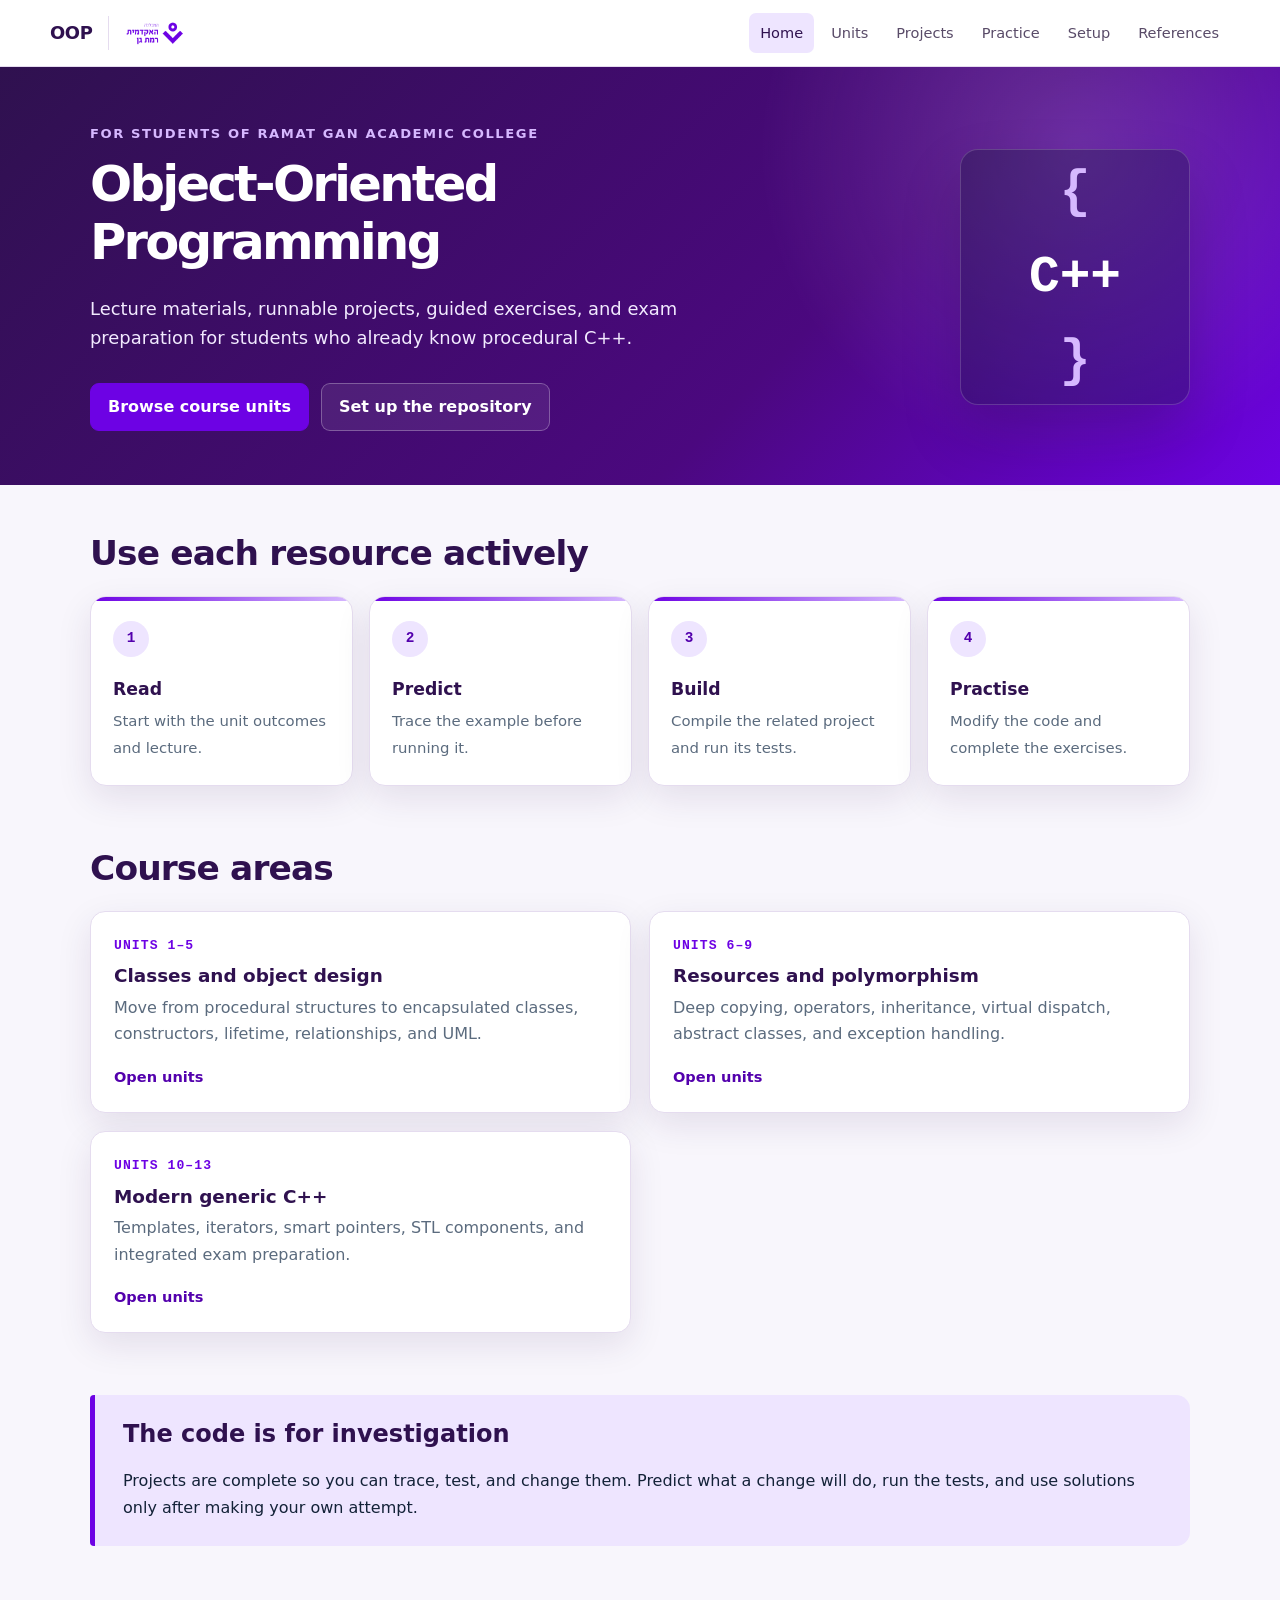
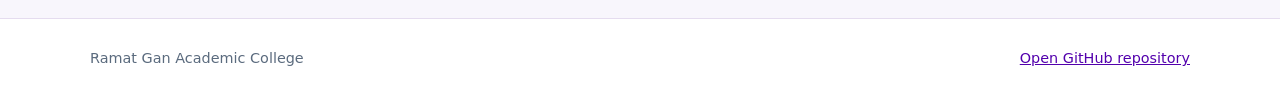
==== site/index.html @ c4c37550 "Remove thirteen-units wording from site" ====
<!doctype html>
<html lang="en">
<head>
  <meta charset="utf-8">
  <meta name="viewport" content="width=device-width, initial-scale=1">
  <meta name="description" content="Student reference for the C++ Object-Oriented Programming course at Ramat Gan Academic College.">
  <title>OOP</title>
  <link rel="stylesheet" href="styles.css?v=5">
</head>
<body>
  <header class="topbar">
    <nav class="nav" aria-label="Main navigation">
      <div class="site-identity"><a class="brand" href="index.html">OOP</a><span class="identity-divider" aria-hidden="true"></span><a class="college-logo" href="https://iac.ac.il" aria-label="Ramat Gan Academic College"><img src="ramat-gan-academic-college.png" alt="Ramat Gan Academic College"></a></div>
      <div class="navlinks">
        <a class="active" href="index.html">Home</a>
        <a href="units.html">Units</a>
        <a href="projects.html">Projects</a>
        <a href="practice.html">Practice</a>
        <a href="setup.html">Setup</a>
        <a href="references.html">References</a>
      </div>
    </nav>
  </header>

  <section class="hero">
    <div class="hero-inner">
      <div>
        <p class="eyebrow">For students of Ramat Gan Academic College</p>
        <h1>Object-Oriented Programming</h1>
        <p>Lecture materials, runnable projects, guided exercises, and exam preparation for students who already know procedural C++.</p>
        <div class="actions">
          <a class="button" href="units.html">Browse course units</a>
          <a class="button secondary" href="setup.html">Set up the repository</a>
        </div>
      </div>
      <div class="code-mark" aria-hidden="true"><span>{</span> C++ <span>}</span></div>
    </div>
  </section>

  <main>
    <section class="section">
      <div class="section-head">
        <h2>Use each resource actively</h2>
      </div>
      <div class="steps">
        <div class="step">
          <span class="step-number">1</span>
          <div><strong>Read</strong><span>Start with the unit outcomes and lecture.</span></div>
        </div>
        <div class="step">
          <span class="step-number">2</span>
          <div><strong>Predict</strong><span>Trace the example before running it.</span></div>
        </div>
        <div class="step">
          <span class="step-number">3</span>
          <div><strong>Build</strong><span>Compile the related project and run its tests.</span></div>
        </div>
        <div class="step">
          <span class="step-number">4</span>
          <div><strong>Practise</strong><span>Modify the code and complete the exercises.</span></div>
        </div>
      </div>
    </section>

    <section class="section">
      <div class="section-head"><h2>Course areas</h2></div>
      <div class="grid">
        <article class="card">
          <span class="card-number">Units 1–5</span>
          <h3>Classes and object design</h3>
          <p>Move from procedural structures to encapsulated classes, constructors, lifetime, relationships, and UML.</p>
          <div class="card-links"><a href="units.html">Open units</a></div>
        </article>
        <article class="card">
          <span class="card-number">Units 6–9</span>
          <h3>Resources and polymorphism</h3>
          <p>Deep copying, operators, inheritance, virtual dispatch, abstract classes, and exception handling.</p>
          <div class="card-links"><a href="units.html">Open units</a></div>
        </article>
        <article class="card">
          <span class="card-number">Units 10–13</span>
          <h3>Modern generic C++</h3>
          <p>Templates, iterators, smart pointers, STL components, and integrated exam preparation.</p>
          <div class="card-links"><a href="units.html">Open units</a></div>
        </article>
      </div>
    </section>

    <section class="section callout">
      <h2>The code is for investigation</h2>
      <p>Projects are complete so you can trace, test, and change them. Predict what a change will do, run the tests, and use solutions only after making your own attempt.</p>
    </section>
  </main>

  <footer><div class="footer-inner"><span>Ramat Gan Academic College</span><a href="https://github.com/ARGELIBEN77/OOP_IN_ARG26">Open GitHub repository</a></div></footer>
</body>
</html>
---- site/styles.css ----
:root {
  /*
   * SITE COLOURS
   * Change the values in this block to recolour the whole site.
   */
  --primary: #2f114f;        /* headings and code blocks */
  --primary-middle: #4b087f; /* middle of the home-page gradient */
  --primary-end: #6d02e4;    /* college purple; end of the gradient */
  --accent: #6d02e4;         /* buttons, labels, and links */
  --accent-hover: #5300ad;   /* buttons and links on hover */
  --accent-bright: #d6b8ff;  /* braces and small hero highlights */

  --text: #132238;
  --text-soft: #5b6b7e;
  --background: #f8f6fc;
  --card: #ffffff;
  --border: #e5dcef;
  --highlight: #eee5ff;
  --navigation-text: #594b68;
  --hero-text: #f2eaff;
  --code-text: #f6f0ff;
  --shadow: 0 12px 35px rgba(47, 17, 79, 0.1);
}

* { box-sizing: border-box; }

html { scroll-behavior: smooth; }

body {
  margin: 0;
  color: var(--text);
  background: var(--background);
  font-family: Inter, ui-sans-serif, system-ui, -apple-system, BlinkMacSystemFont,
    "Segoe UI", sans-serif;
  font-size: 16px;
  line-height: 1.65;
}

a { color: inherit; }

.topbar {
  position: sticky;
  top: 0;
  z-index: 10;
  border-bottom: 1px solid var(--border);
  background: rgba(255, 255, 255, 0.97);
  color: var(--primary);
}

.nav {
  width: min(1180px, calc(100% - 32px));
  min-height: 66px;
  margin: auto;
  display: flex;
  align-items: center;
  justify-content: space-between;
  gap: 24px;
}

.brand {
  color: var(--primary);
  font-size: 1.12rem;
  font-weight: 800;
  letter-spacing: -0.02em;
  text-decoration: none;
  white-space: nowrap;
}

.site-identity {
  display: flex;
  align-items: center;
  gap: 15px;
  flex-shrink: 0;
}

.identity-divider {
  width: 1px;
  height: 34px;
  background: var(--border);
}

.college-logo {
  display: flex;
  align-items: center;
}

.college-logo img {
  display: block;
  width: 62px;
  height: 30px;
  object-fit: contain;
}

.navlinks {
  display: flex;
  flex-wrap: wrap;
  justify-content: flex-end;
  gap: 6px;
}

.navlinks a {
  padding: 8px 11px;
  border-radius: 7px;
  color: var(--navigation-text);
  font-size: 0.91rem;
  text-decoration: none;
}

.navlinks a:hover,
.navlinks a:focus-visible,
.navlinks a.active {
  background: var(--highlight);
  color: var(--primary);
}

.hero {
  color: white;
  background:
    radial-gradient(circle at 84% 20%, rgba(214, 184, 255, 0.22), transparent 28%),
    linear-gradient(135deg, var(--primary) 0%, var(--primary-middle) 63%, var(--primary-end) 100%);
}

.hero-inner {
  width: min(1100px, calc(100% - 32px));
  margin: auto;
  padding: 56px 0 54px;
  display: grid;
  grid-template-columns: minmax(0, 1.4fr) minmax(260px, 0.6fr);
  gap: 42px;
  align-items: center;
}

.eyebrow {
  margin: 0 0 10px;
  color: var(--accent-bright);
  font-size: 0.82rem;
  font-weight: 800;
  letter-spacing: 0.12em;
  text-transform: uppercase;
}

h1, h2, h3 { line-height: 1.18; }

h1 {
  margin: 0;
  max-width: 760px;
  font-size: clamp(2rem, 4.2vw, 3.1rem);
  letter-spacing: -0.055em;
}

.hero p:not(.eyebrow) {
  max-width: 680px;
  margin: 22px 0 0;
  color: var(--hero-text);
  font-size: 1.12rem;
}

.code-mark {
  width: 230px;
  min-height: 145px;
  justify-self: end;
  display: grid;
  place-items: center;
  border: 1px solid rgba(255, 255, 255, 0.17);
  border-radius: 18px;
  background: rgba(6, 24, 39, 0.28);
  box-shadow: 0 28px 60px rgba(0, 0, 0, 0.18);
  font-family: "Cascadia Code", "SFMono-Regular", Consolas, monospace;
  font-size: clamp(2.2rem, 4vw, 3.6rem);
  font-weight: 800;
}

.code-mark span { color: var(--accent-bright); }

.actions {
  margin-top: 30px;
  display: flex;
  flex-wrap: wrap;
  gap: 12px;
}

.button {
  display: inline-flex;
  align-items: center;
  justify-content: center;
  min-height: 46px;
  padding: 10px 17px;
  border: 1px solid var(--accent);
  border-radius: 9px;
  background: var(--accent);
  color: white;
  font-weight: 750;
  text-decoration: none;
  transition: transform 0.15s ease, background 0.15s ease;
}

.button:hover,
.button:focus-visible {
  background: var(--accent-hover);
  transform: translateY(-1px);
}

.button.secondary {
  border-color: var(--border);
  background: var(--card);
  color: var(--text);
}

.hero .button.secondary {
  border-color: rgba(255, 255, 255, 0.28);
  background: rgba(255, 255, 255, 0.08);
  color: white;
}

main,
.page-head,
.footer-inner {
  width: min(1100px, calc(100% - 32px));
  margin-inline: auto;
}

main { padding: 48px 0 72px; }

.page-head { padding: 46px 0 4px; }

.page-head h1 {
  color: var(--primary);
  font-size: clamp(2rem, 4vw, 3.1rem);
}

.page-head p {
  max-width: 720px;
  color: var(--text-soft);
  font-size: 1.08rem;
}

.section + .section { margin-top: 62px; }

.section-head {
  margin-bottom: 22px;
  display: flex;
  align-items: end;
  justify-content: space-between;
  gap: 18px;
}

.section-head h2 {
  margin: 0;
  color: var(--primary);
  font-size: clamp(1.55rem, 3vw, 2.15rem);
  letter-spacing: -0.025em;
}

.section-head p { margin: 0; color: var(--text-soft); }

.grid {
  display: grid;
  grid-template-columns: repeat(2, minmax(0, 1fr));
  gap: 18px;
}

.grid.two { grid-template-columns: repeat(2, minmax(0, 1fr)); }

.card {
  display: flex;
  flex-direction: column;
  min-height: 100%;
  padding: 23px;
  border: 1px solid var(--border);
  border-radius: 15px;
  background: var(--card);
  box-shadow: var(--shadow);
}

.card-number {
  color: var(--accent);
  font-family: "Cascadia Code", Consolas, monospace;
  font-size: 0.82rem;
  font-weight: 800;
  letter-spacing: 0.08em;
  text-transform: uppercase;
}

.card h2,
.card h3 { margin: 9px 0 8px; color: var(--primary); }

.card h3 { font-size: 1.15rem; }

.card p { margin: 0 0 17px; color: var(--text-soft); }

.card-links {
  margin-top: auto;
  display: flex;
  flex-wrap: wrap;
  gap: 8px;
}

.card-links a {
  color: var(--accent-hover);
  font-size: 0.91rem;
  font-weight: 750;
  text-decoration: none;
}

.card-links a:hover,
.card-links a:focus-visible { text-decoration: underline; }

.card-links a + a::before {
  content: "·";
  margin-right: 8px;
  color: #9aabb9;
}

.steps {
  display: grid;
  grid-template-columns: repeat(4, minmax(0, 1fr));
  gap: 16px;
}

.step {
  position: relative;
  min-height: 162px;
  padding: 24px 22px;
  overflow: hidden;
  border: 1px solid var(--border);
  border-radius: 16px;
  background: var(--card);
  box-shadow: var(--shadow);
}

.step::before {
  content: "";
  position: absolute;
  inset: 0 0 auto;
  height: 4px;
  background: linear-gradient(90deg, var(--accent), var(--accent-bright));
}

.step-number {
  width: 36px;
  height: 36px;
  margin-bottom: 18px;
  display: grid;
  place-items: center;
  border-radius: 50%;
  background: var(--highlight);
  color: var(--accent-hover);
  font-family: "Cascadia Code", Consolas, monospace;
  font-size: 0.9rem;
  font-weight: 800;
}

.step strong {
  display: block;
  margin-bottom: 5px;
  color: var(--primary);
  font-size: 1.08rem;
}

.step div > span {
  color: var(--text-soft);
  font-size: 0.93rem;
  line-height: 1.55;
}

.callout {
  padding: 25px 28px;
  border-left: 5px solid var(--accent);
  border-radius: 4px 14px 14px 4px;
  background: var(--highlight);
}

.callout h2, .callout h3 { margin-top: 0; color: var(--primary); }
.callout p:last-child { margin-bottom: 0; }

pre {
  overflow-x: auto;
  padding: 20px;
  border-radius: 12px;
  background: var(--primary);
  color: var(--code-text);
  font-size: 0.92rem;
}

code { font-family: "Cascadia Code", "SFMono-Regular", Consolas, monospace; }

footer {
  border-top: 1px solid var(--border);
  background: white;
  color: var(--text-soft);
}

.footer-inner {
  padding: 28px 0;
  display: flex;
  justify-content: space-between;
  gap: 18px;
  font-size: 0.9rem;
}

footer a { color: var(--accent-hover); }

@media (max-width: 850px) {
  .hero-inner { grid-template-columns: 1fr; padding-top: 48px; }
  .code-mark { display: none; }
  .steps { grid-template-columns: repeat(2, minmax(0, 1fr)); }
}

@media (max-width: 620px) {
  .nav { padding: 12px 0; align-items: flex-start; }
  .site-identity { gap: 9px; }
  .identity-divider { height: 28px; }
  .college-logo img { width: 50px; height: 25px; }
  .navlinks { gap: 2px; }
  .navlinks a { padding: 5px 7px; font-size: 0.82rem; }
  .grid, .grid.two, .steps { grid-template-columns: 1fr; }
  .hero-inner { padding: 42px 0; }
  main { padding-top: 38px; }
  .section-head, .footer-inner { align-items: flex-start; flex-direction: column; }
}

@media (prefers-reduced-motion: reduce) {
  html { scroll-behavior: auto; }
  .button { transition: none; }
}
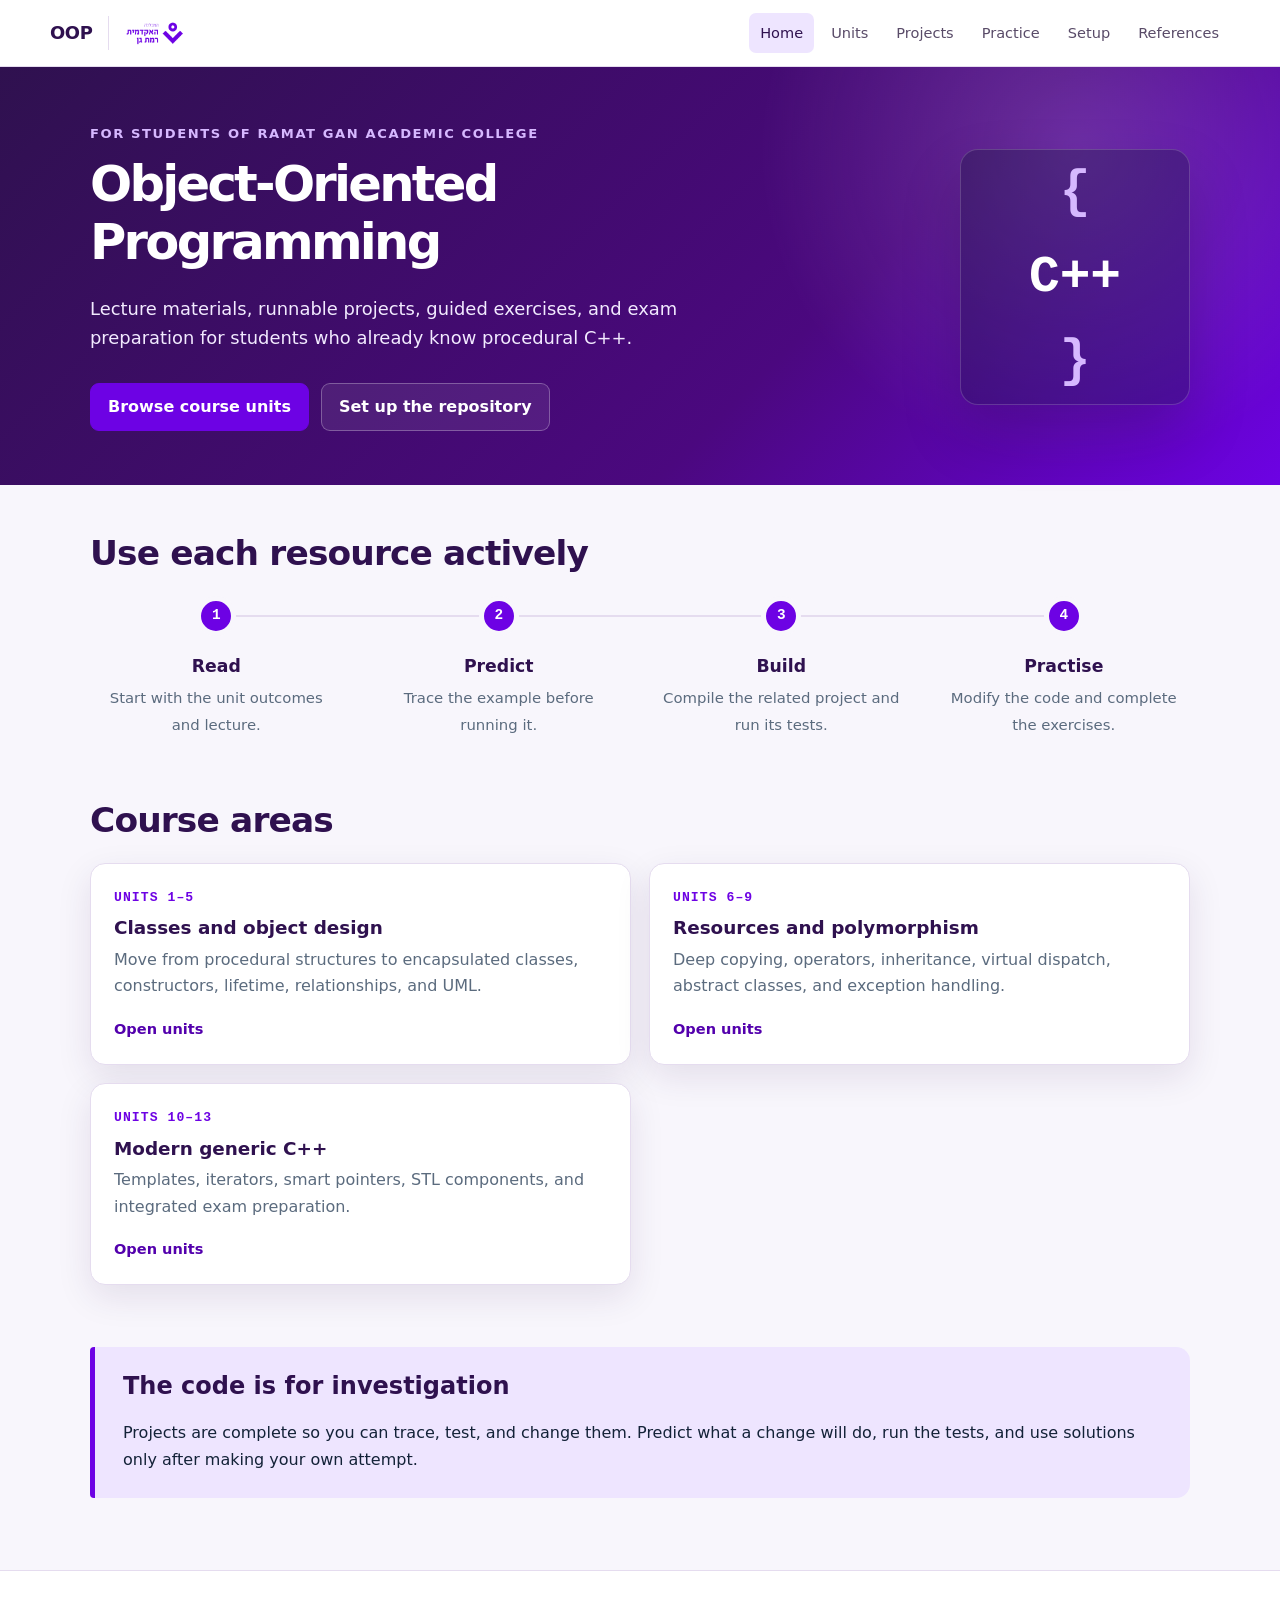
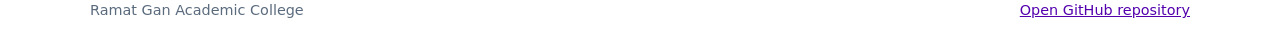
==== commit cd7d130c: "Simplify homepage learning path" ====
--- a/site/index.html
+++ b/site/index.html
@@ -5,7 +5,7 @@
   <meta name="viewport" content="width=device-width, initial-scale=1">
   <meta name="description" content="Student reference for the C++ Object-Oriented Programming course at Ramat Gan Academic College.">
   <title>OOP</title>
-  <link rel="stylesheet" href="styles.css?v=5">
+  <link rel="stylesheet" href="styles.css?v=6">
 </head>
 <body>
   <header class="topbar">
--- a/site/styles.css
+++ b/site/styles.css
@@ -312,39 +312,39 @@
 }
 
 .steps {
+  position: relative;
   display: grid;
   grid-template-columns: repeat(4, minmax(0, 1fr));
-  gap: 16px;
+  gap: 30px;
+}
+
+.steps::before {
+  content: "";
+  position: absolute;
+  top: 19px;
+  left: 12.5%;
+  right: 12.5%;
+  height: 2px;
+  background: var(--border);
 }
 
 .step {
   position: relative;
-  min-height: 162px;
-  padding: 24px 22px;
-  overflow: hidden;
-  border: 1px solid var(--border);
-  border-radius: 16px;
-  background: var(--card);
-  box-shadow: var(--shadow);
-}
-
-.step::before {
-  content: "";
-  position: absolute;
-  inset: 0 0 auto;
-  height: 4px;
-  background: linear-gradient(90deg, var(--accent), var(--accent-bright));
+  z-index: 1;
+  padding: 0 8px;
+  text-align: center;
 }
 
 .step-number {
-  width: 36px;
-  height: 36px;
-  margin-bottom: 18px;
+  width: 40px;
+  height: 40px;
+  margin: 0 auto 16px;
   display: grid;
   place-items: center;
+  border: 5px solid var(--background);
   border-radius: 50%;
-  background: var(--highlight);
-  color: var(--accent-hover);
+  background: var(--accent);
+  color: white;
   font-family: "Cascadia Code", Consolas, monospace;
   font-size: 0.9rem;
   font-weight: 800;
@@ -403,7 +403,17 @@
 @media (max-width: 850px) {
   .hero-inner { grid-template-columns: 1fr; padding-top: 48px; }
   .code-mark { display: none; }
-  .steps { grid-template-columns: repeat(2, minmax(0, 1fr)); }
+  .steps { grid-template-columns: repeat(2, minmax(0, 1fr)); gap: 28px 24px; }
+  .steps::before { display: none; }
+  .step {
+    padding: 0;
+    display: grid;
+    grid-template-columns: 40px 1fr;
+    gap: 13px;
+    align-items: start;
+    text-align: left;
+  }
+  .step-number { margin: 0; border: 0; }
 }
 
 @media (max-width: 620px) {
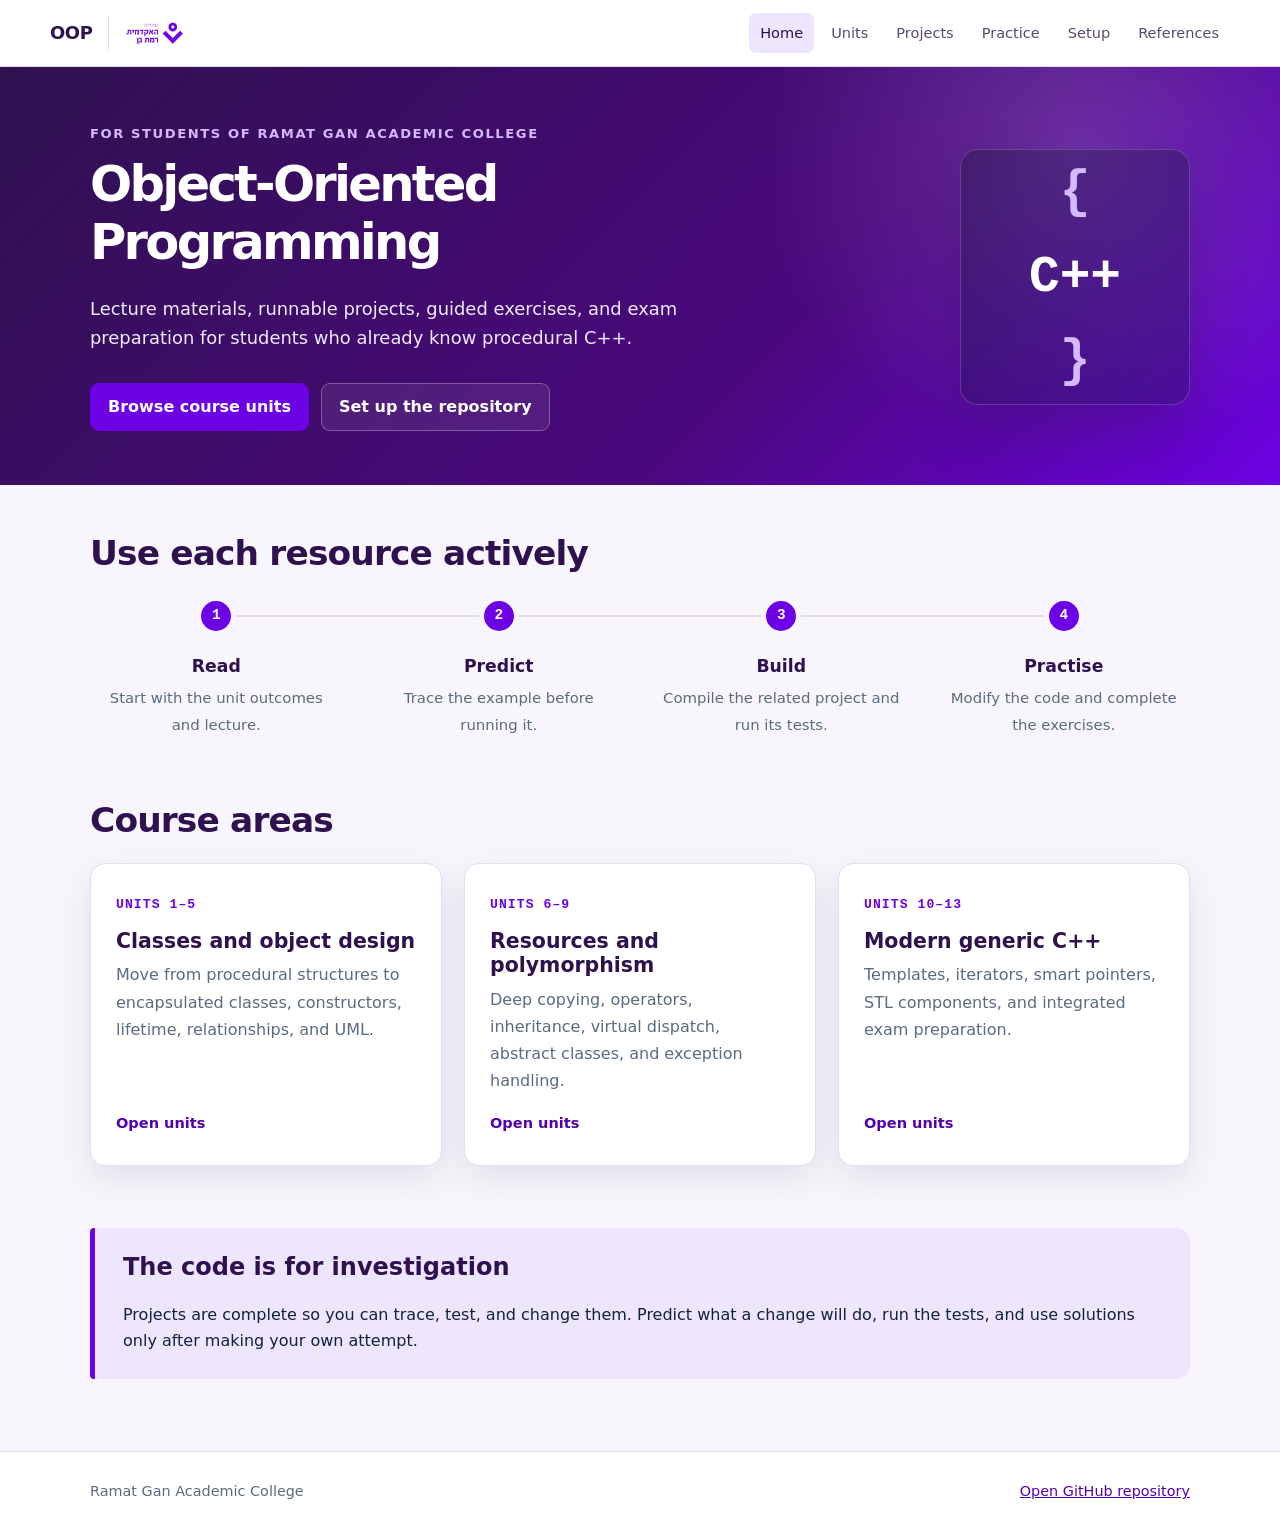
==== commit 28b071d8: "Refine homepage course area cards" ====
--- a/site/index.html
+++ b/site/index.html
@@ -5,7 +5,7 @@
   <meta name="viewport" content="width=device-width, initial-scale=1">
   <meta name="description" content="Student reference for the C++ Object-Oriented Programming course at Ramat Gan Academic College.">
   <title>OOP</title>
-  <link rel="stylesheet" href="styles.css?v=6">
+  <link rel="stylesheet" href="styles.css?v=7">
 </head>
 <body>
   <header class="topbar">
@@ -64,7 +64,7 @@
 
     <section class="section">
       <div class="section-head"><h2>Course areas</h2></div>
-      <div class="grid">
+      <div class="grid course-areas">
         <article class="card">
           <span class="card-number">Units 1–5</span>
           <h3>Classes and object design</h3>
--- a/site/styles.css
+++ b/site/styles.css
@@ -260,6 +260,25 @@
 }
 
 .grid.two { grid-template-columns: repeat(2, minmax(0, 1fr)); }
+
+.course-areas {
+  grid-template-columns: repeat(3, minmax(0, 1fr));
+  gap: 22px;
+}
+
+.course-areas .card {
+  min-height: 245px;
+  padding: 30px 25px;
+}
+
+.course-areas .card h3 {
+  margin-top: 14px;
+  font-size: 1.28rem;
+}
+
+.course-areas .card p {
+  line-height: 1.7;
+}
 
 .card {
   display: flex;
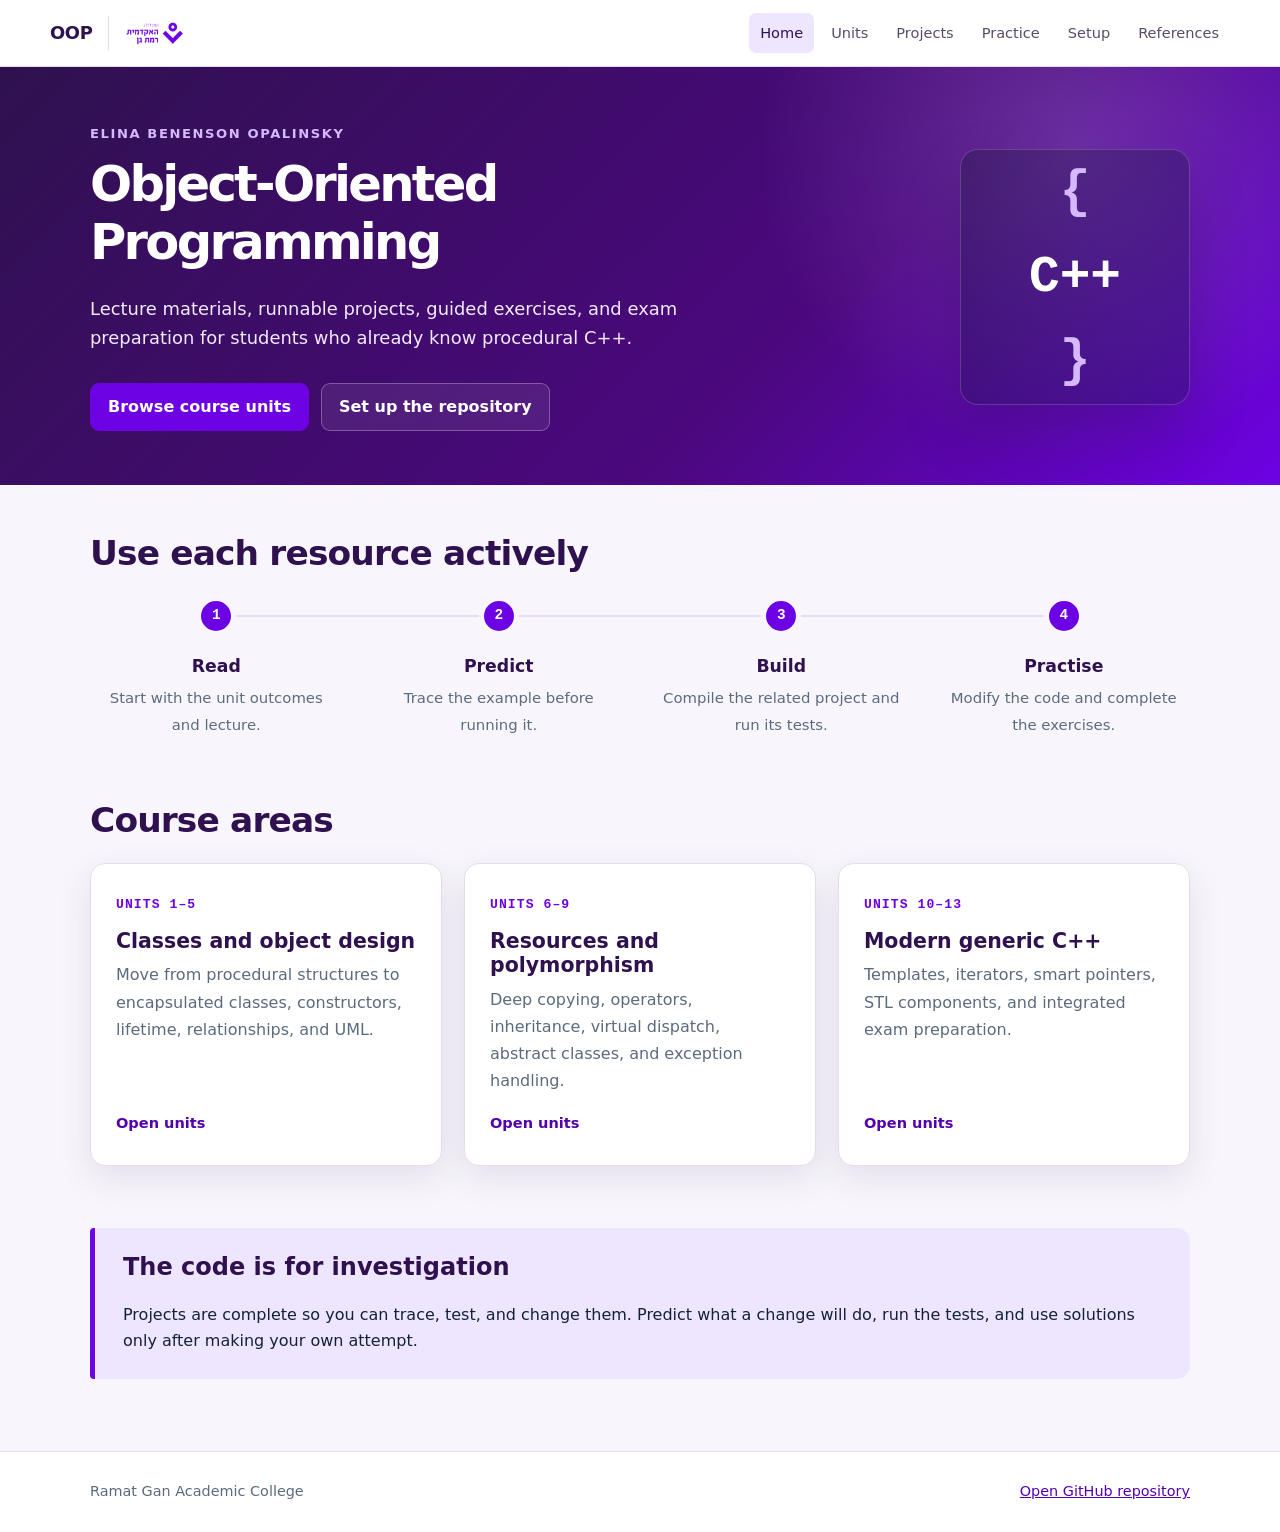
==== commit b08d3cdc: "Credit Elina Benenson Opalinsky on homepage" ====
--- a/site/index.html
+++ b/site/index.html
@@ -25,7 +25,7 @@
   <section class="hero">
     <div class="hero-inner">
       <div>
-        <p class="eyebrow">For students of Ramat Gan Academic College</p>
+        <p class="eyebrow">Elina Benenson Opalinsky</p>
         <h1>Object-Oriented Programming</h1>
         <p>Lecture materials, runnable projects, guided exercises, and exam preparation for students who already know procedural C++.</p>
         <div class="actions">
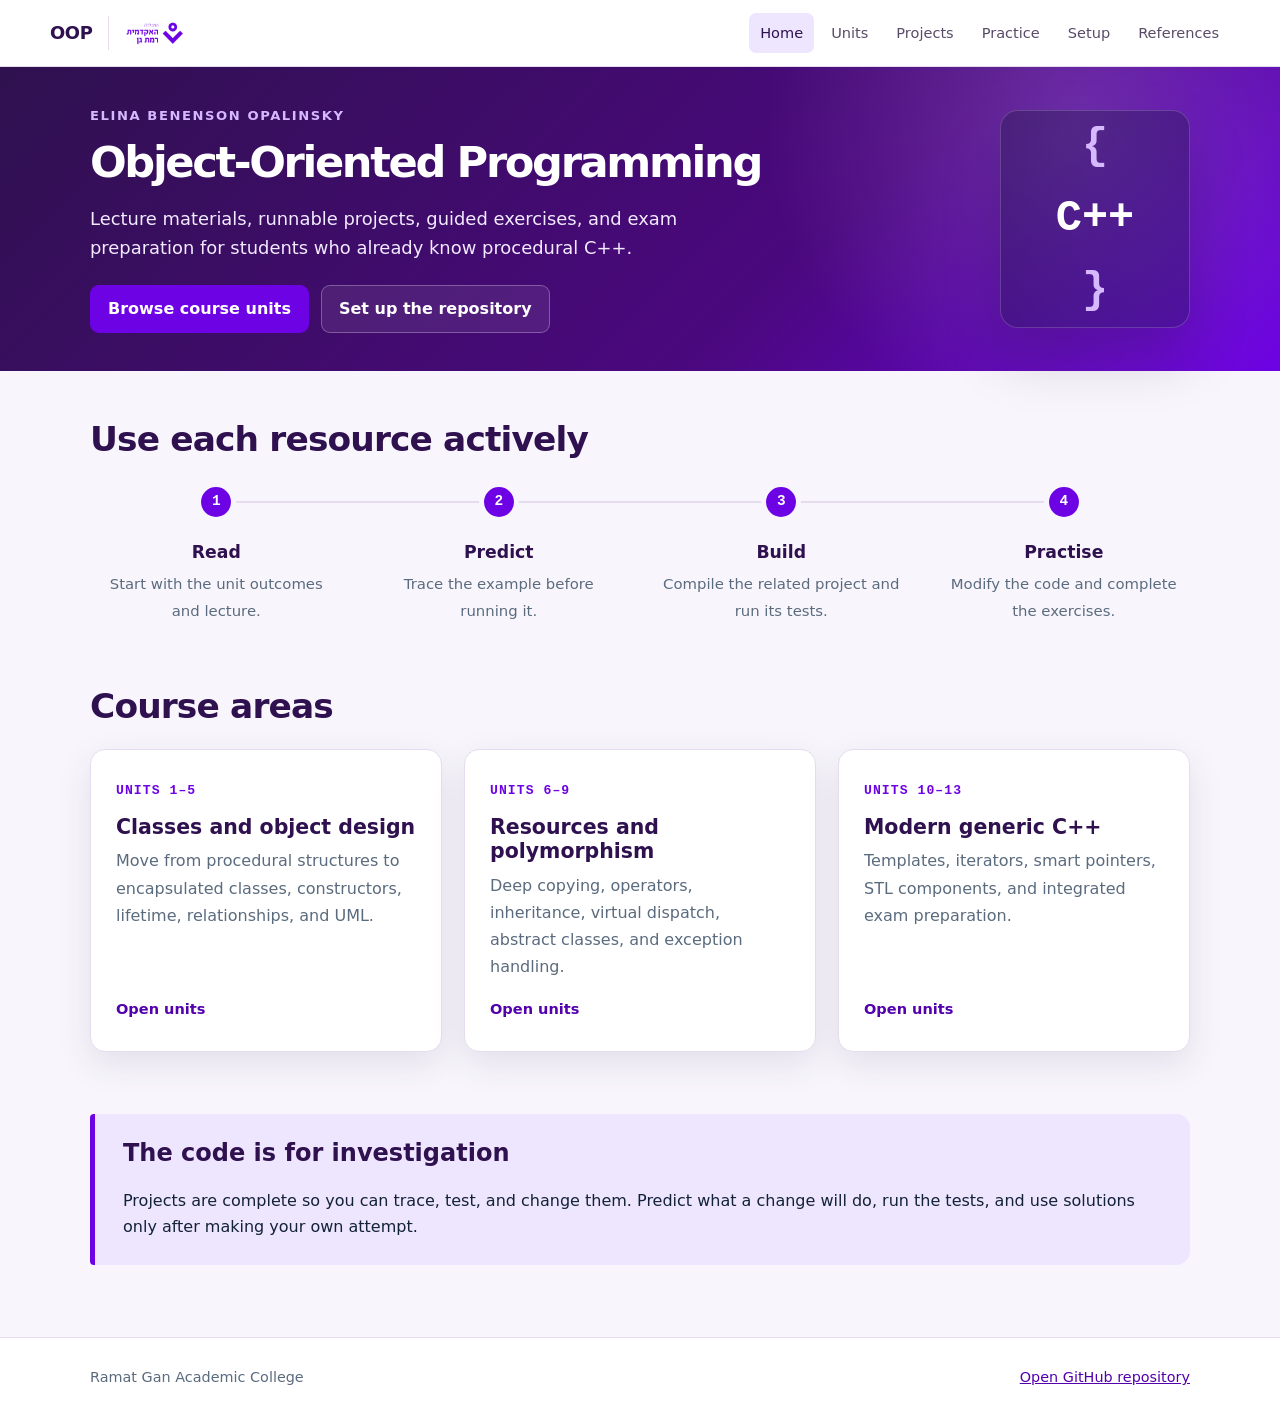
==== commit bbe5e9e0: "Further reduce homepage title panel" ====
--- a/site/index.html
+++ b/site/index.html
@@ -5,7 +5,7 @@
   <meta name="viewport" content="width=device-width, initial-scale=1">
   <meta name="description" content="Student reference for the C++ Object-Oriented Programming course at Ramat Gan Academic College.">
   <title>OOP</title>
-  <link rel="stylesheet" href="styles.css?v=7">
+  <link rel="stylesheet" href="styles.css?v=8">
 </head>
 <body>
   <header class="topbar">
--- a/site/styles.css
+++ b/site/styles.css
@@ -123,10 +123,10 @@
 .hero-inner {
   width: min(1100px, calc(100% - 32px));
   margin: auto;
-  padding: 56px 0 54px;
+  padding: 38px 0;
   display: grid;
   grid-template-columns: minmax(0, 1.4fr) minmax(260px, 0.6fr);
-  gap: 42px;
+  gap: 34px;
   align-items: center;
 }
 
@@ -144,20 +144,20 @@
 h1 {
   margin: 0;
   max-width: 760px;
-  font-size: clamp(2rem, 4.2vw, 3.1rem);
+  font-size: clamp(1.9rem, 3.7vw, 2.7rem);
   letter-spacing: -0.055em;
 }
 
 .hero p:not(.eyebrow) {
   max-width: 680px;
-  margin: 22px 0 0;
+  margin: 16px 0 0;
   color: var(--hero-text);
   font-size: 1.12rem;
 }
 
 .code-mark {
-  width: 230px;
-  min-height: 145px;
+  width: 190px;
+  min-height: 120px;
   justify-self: end;
   display: grid;
   place-items: center;
@@ -166,7 +166,7 @@
   background: rgba(6, 24, 39, 0.28);
   box-shadow: 0 28px 60px rgba(0, 0, 0, 0.18);
   font-family: "Cascadia Code", "SFMono-Regular", Consolas, monospace;
-  font-size: clamp(2.2rem, 4vw, 3.6rem);
+  font-size: clamp(2rem, 3.4vw, 3rem);
   font-weight: 800;
 }
 
@@ -178,6 +178,8 @@
   flex-wrap: wrap;
   gap: 12px;
 }
+
+.hero .actions { margin-top: 22px; }
 
 .button {
   display: inline-flex;
@@ -420,7 +422,7 @@
 footer a { color: var(--accent-hover); }
 
 @media (max-width: 850px) {
-  .hero-inner { grid-template-columns: 1fr; padding-top: 48px; }
+  .hero-inner { grid-template-columns: 1fr; padding-top: 36px; }
   .code-mark { display: none; }
   .steps { grid-template-columns: repeat(2, minmax(0, 1fr)); gap: 28px 24px; }
   .steps::before { display: none; }
@@ -443,7 +445,7 @@
   .navlinks { gap: 2px; }
   .navlinks a { padding: 5px 7px; font-size: 0.82rem; }
   .grid, .grid.two, .steps { grid-template-columns: 1fr; }
-  .hero-inner { padding: 42px 0; }
+  .hero-inner { padding: 32px 0; }
   main { padding-top: 38px; }
   .section-head, .footer-inner { align-items: flex-start; flex-direction: column; }
 }
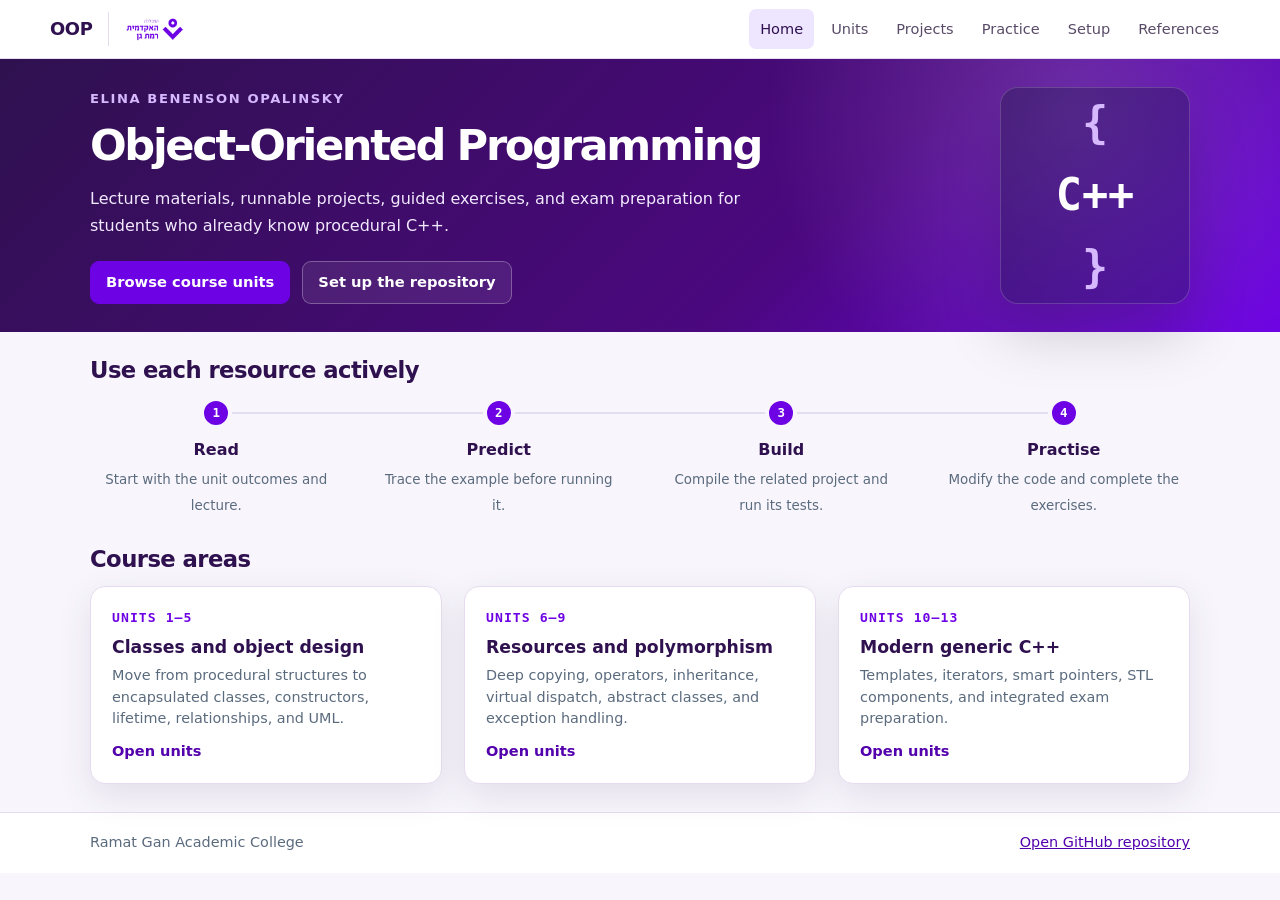
==== commit 8bb1b65d: "Fit desktop homepage into one view" ====
--- a/site/index.html
+++ b/site/index.html
@@ -5,7 +5,7 @@
   <meta name="viewport" content="width=device-width, initial-scale=1">
   <meta name="description" content="Student reference for the C++ Object-Oriented Programming course at Ramat Gan Academic College.">
   <title>OOP</title>
-  <link rel="stylesheet" href="styles.css?v=8">
+  <link rel="stylesheet" href="styles.css?v=9">
 </head>
 <body>
   <header class="topbar">
@@ -37,7 +37,7 @@
     </div>
   </section>
 
-  <main>
+  <main class="home-main">
     <section class="section">
       <div class="section-head">
         <h2>Use each resource actively</h2>
@@ -86,10 +86,6 @@
       </div>
     </section>
 
-    <section class="section callout">
-      <h2>The code is for investigation</h2>
-      <p>Projects are complete so you can trace, test, and change them. Predict what a change will do, run the tests, and use solutions only after making your own attempt.</p>
-    </section>
   </main>
 
   <footer><div class="footer-inner"><span>Ramat Gan Academic College</span><a href="https://github.com/ARGELIBEN77/OOP_IN_ARG26">Open GitHub repository</a></div></footer>
--- a/site/styles.css
+++ b/site/styles.css
@@ -49,7 +49,7 @@
 
 .nav {
   width: min(1180px, calc(100% - 32px));
-  min-height: 66px;
+  min-height: 58px;
   margin: auto;
   display: flex;
   align-items: center;
@@ -123,7 +123,7 @@
 .hero-inner {
   width: min(1100px, calc(100% - 32px));
   margin: auto;
-  padding: 38px 0;
+  padding: 28px 0;
   display: grid;
   grid-template-columns: minmax(0, 1.4fr) minmax(260px, 0.6fr);
   gap: 34px;
@@ -152,7 +152,7 @@
   max-width: 680px;
   margin: 16px 0 0;
   color: var(--hero-text);
-  font-size: 1.12rem;
+  font-size: 1rem;
 }
 
 .code-mark {
@@ -181,6 +181,12 @@
 
 .hero .actions { margin-top: 22px; }
 
+.hero .button {
+  min-height: 40px;
+  padding: 8px 15px;
+  font-size: 0.92rem;
+}
+
 .button {
   display: inline-flex;
   align-items: center;
@@ -223,6 +229,16 @@
 
 main { padding: 48px 0 72px; }
 
+.home-main { padding: 25px 0 28px; }
+
+.home-main .section + .section { margin-top: 28px; }
+
+.home-main .section-head { margin-bottom: 13px; }
+
+.home-main .section-head h2 {
+  font-size: 1.42rem;
+}
+
 .page-head { padding: 46px 0 4px; }
 
 .page-head h1 {
@@ -269,17 +285,19 @@
 }
 
 .course-areas .card {
-  min-height: 245px;
-  padding: 30px 25px;
+  min-height: 168px;
+  padding: 20px 21px;
 }
 
 .course-areas .card h3 {
-  margin-top: 14px;
-  font-size: 1.28rem;
+  margin-top: 8px;
+  font-size: 1.08rem;
 }
 
 .course-areas .card p {
-  line-height: 1.7;
+  margin-bottom: 10px;
+  font-size: 0.9rem;
+  line-height: 1.48;
 }
 
 .card {
@@ -371,6 +389,26 @@
   font-weight: 800;
 }
 
+.home-main .step-number {
+  width: 32px;
+  height: 32px;
+  margin-bottom: 8px;
+  border-width: 4px;
+  font-size: 0.78rem;
+}
+
+.home-main .steps::before { top: 15px; }
+
+.home-main .step strong {
+  margin-bottom: 2px;
+  font-size: 1rem;
+}
+
+.home-main .step div > span {
+  font-size: 0.84rem;
+  line-height: 1.35;
+}
+
 .step strong {
   display: block;
   margin-bottom: 5px;
@@ -412,7 +450,7 @@
 }
 
 .footer-inner {
-  padding: 28px 0;
+  padding: 18px 0;
   display: flex;
   justify-content: space-between;
   gap: 18px;
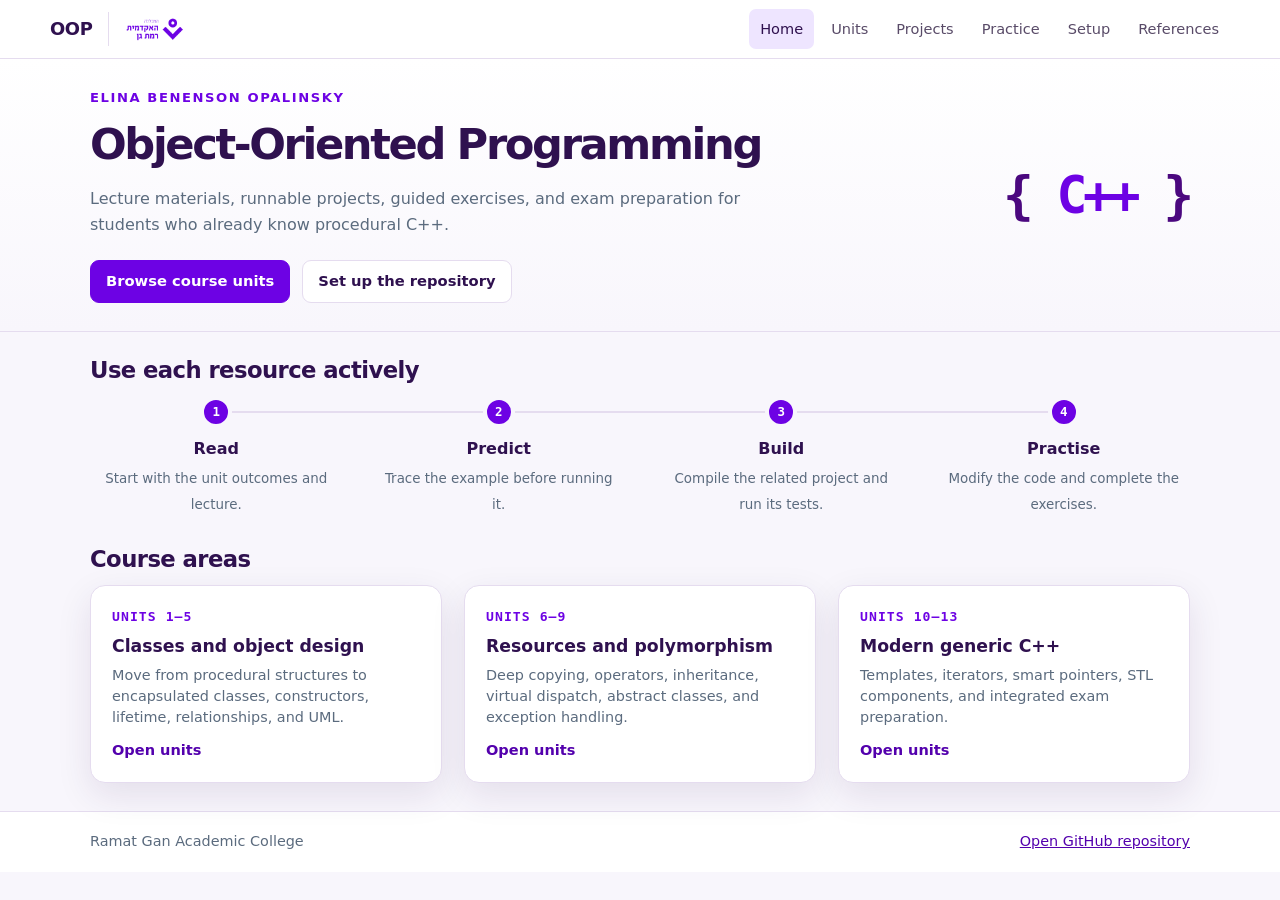
==== commit 2cbd3105: "Replace promotional hero with clean academic header" ====
--- a/site/index.html
+++ b/site/index.html
@@ -5,7 +5,7 @@
   <meta name="viewport" content="width=device-width, initial-scale=1">
   <meta name="description" content="Student reference for the C++ Object-Oriented Programming course at Ramat Gan Academic College.">
   <title>OOP</title>
-  <link rel="stylesheet" href="styles.css?v=9">
+  <link rel="stylesheet" href="styles.css?v=10">
 </head>
 <body>
   <header class="topbar">
--- a/site/styles.css
+++ b/site/styles.css
@@ -114,10 +114,9 @@
 }
 
 .hero {
-  color: white;
-  background:
-    radial-gradient(circle at 84% 20%, rgba(214, 184, 255, 0.22), transparent 28%),
-    linear-gradient(135deg, var(--primary) 0%, var(--primary-middle) 63%, var(--primary-end) 100%);
+  border-bottom: 1px solid var(--border);
+  color: var(--text);
+  background: linear-gradient(180deg, var(--card) 0%, var(--background) 100%);
 }
 
 .hero-inner {
@@ -125,14 +124,14 @@
   margin: auto;
   padding: 28px 0;
   display: grid;
-  grid-template-columns: minmax(0, 1.4fr) minmax(260px, 0.6fr);
-  gap: 34px;
+  grid-template-columns: minmax(0, 1fr) auto;
+  gap: 50px;
   align-items: center;
 }
 
 .eyebrow {
   margin: 0 0 10px;
-  color: var(--accent-bright);
+  color: var(--accent);
   font-size: 0.82rem;
   font-weight: 800;
   letter-spacing: 0.12em;
@@ -148,29 +147,30 @@
   letter-spacing: -0.055em;
 }
 
+.hero h1 { color: var(--primary); }
+
 .hero p:not(.eyebrow) {
   max-width: 680px;
   margin: 16px 0 0;
-  color: var(--hero-text);
+  color: var(--text-soft);
   font-size: 1rem;
 }
 
 .code-mark {
-  width: 190px;
-  min-height: 120px;
+  width: auto;
+  min-height: 0;
   justify-self: end;
-  display: grid;
-  place-items: center;
-  border: 1px solid rgba(255, 255, 255, 0.17);
-  border-radius: 18px;
-  background: rgba(6, 24, 39, 0.28);
-  box-shadow: 0 28px 60px rgba(0, 0, 0, 0.18);
+  border: 0;
+  background: transparent;
+  box-shadow: none;
+  color: var(--accent);
   font-family: "Cascadia Code", "SFMono-Regular", Consolas, monospace;
-  font-size: clamp(2rem, 3.4vw, 3rem);
+  font-size: clamp(2rem, 4vw, 3.25rem);
   font-weight: 800;
-}
-
-.code-mark span { color: var(--accent-bright); }
+  letter-spacing: -0.08em;
+}
+
+.code-mark span { color: var(--primary-middle); }
 
 .actions {
   margin-top: 30px;
@@ -215,9 +215,9 @@
 }
 
 .hero .button.secondary {
-  border-color: rgba(255, 255, 255, 0.28);
-  background: rgba(255, 255, 255, 0.08);
-  color: white;
+  border-color: var(--border);
+  background: var(--card);
+  color: var(--primary);
 }
 
 main,
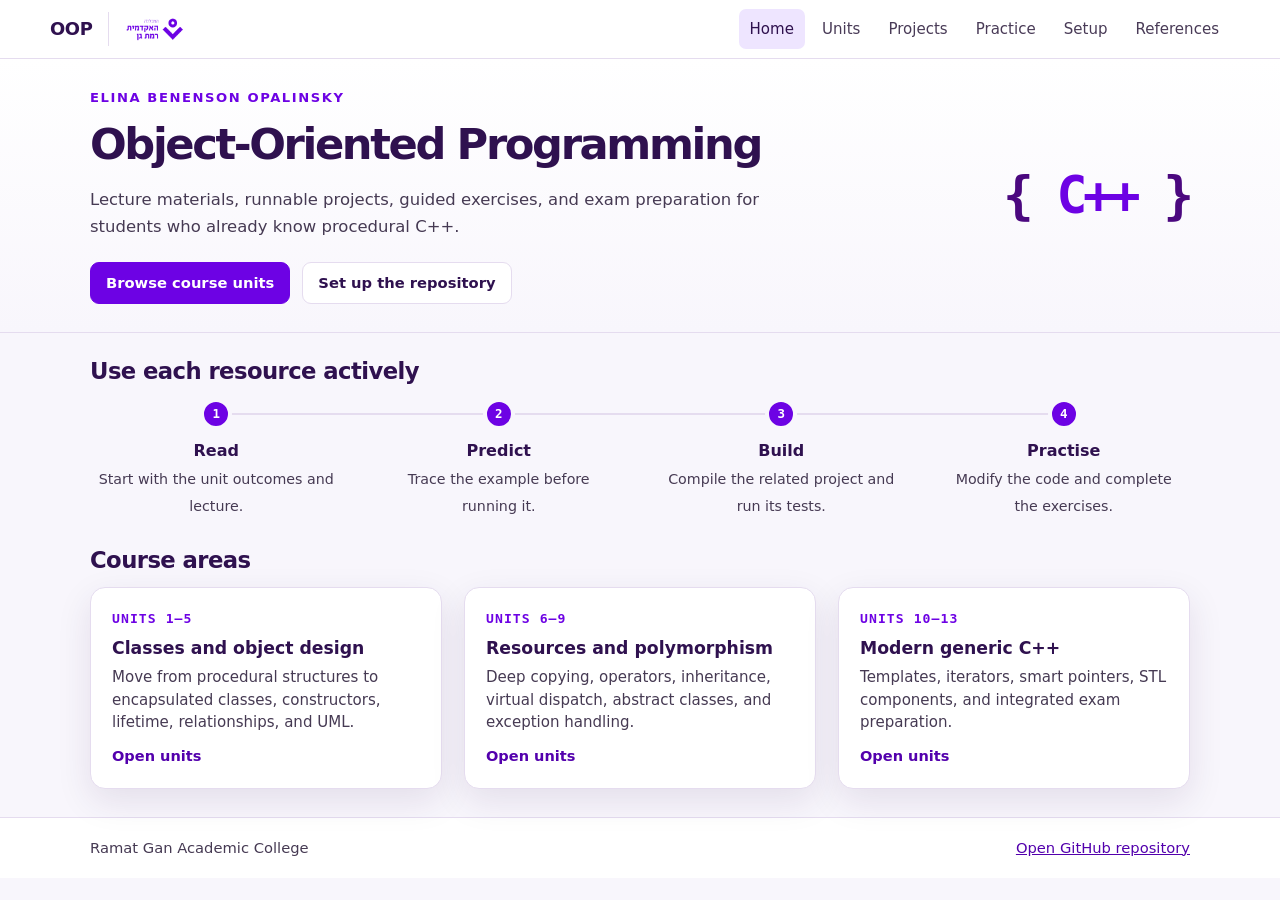
==== commit 88974b2c: "Improve site text readability" ====
--- a/site/index.html
+++ b/site/index.html
@@ -5,7 +5,7 @@
   <meta name="viewport" content="width=device-width, initial-scale=1">
   <meta name="description" content="Student reference for the C++ Object-Oriented Programming course at Ramat Gan Academic College.">
   <title>OOP</title>
-  <link rel="stylesheet" href="styles.css?v=10">
+  <link rel="stylesheet" href="styles.css?v=11">
 </head>
 <body>
   <header class="topbar">
--- a/site/styles.css
+++ b/site/styles.css
@@ -11,12 +11,12 @@
   --accent-bright: #d6b8ff;  /* braces and small hero highlights */
 
   --text: #132238;
-  --text-soft: #5b6b7e;
+  --text-soft: #463a53;
   --background: #f8f6fc;
   --card: #ffffff;
   --border: #e5dcef;
   --highlight: #eee5ff;
-  --navigation-text: #594b68;
+  --navigation-text: #493b57;
   --hero-text: #f2eaff;
   --code-text: #f6f0ff;
   --shadow: 0 12px 35px rgba(47, 17, 79, 0.1);
@@ -102,7 +102,8 @@
   padding: 8px 11px;
   border-radius: 7px;
   color: var(--navigation-text);
-  font-size: 0.91rem;
+  font-size: 0.94rem;
+  font-weight: 500;
   text-decoration: none;
 }
 
@@ -153,7 +154,8 @@
   max-width: 680px;
   margin: 16px 0 0;
   color: var(--text-soft);
-  font-size: 1rem;
+  font-size: 1.03rem;
+  font-weight: 500;
 }
 
 .code-mark {
@@ -250,6 +252,7 @@
   max-width: 720px;
   color: var(--text-soft);
   font-size: 1.08rem;
+  font-weight: 500;
 }
 
 .section + .section { margin-top: 62px; }
@@ -269,7 +272,7 @@
   letter-spacing: -0.025em;
 }
 
-.section-head p { margin: 0; color: var(--text-soft); }
+.section-head p { margin: 0; color: var(--text-soft); font-weight: 500; }
 
 .grid {
   display: grid;
@@ -296,8 +299,9 @@
 
 .course-areas .card p {
   margin-bottom: 10px;
-  font-size: 0.9rem;
-  line-height: 1.48;
+  font-size: 0.94rem;
+  font-weight: 500;
+  line-height: 1.5;
 }
 
 .card {
@@ -325,7 +329,7 @@
 
 .card h3 { font-size: 1.15rem; }
 
-.card p { margin: 0 0 17px; color: var(--text-soft); }
+.card p { margin: 0 0 17px; color: var(--text-soft); font-weight: 500; }
 
 .card-links {
   margin-top: auto;
@@ -405,8 +409,9 @@
 }
 
 .home-main .step div > span {
-  font-size: 0.84rem;
-  line-height: 1.35;
+  font-size: 0.89rem;
+  font-weight: 500;
+  line-height: 1.4;
 }
 
 .step strong {
@@ -454,7 +459,8 @@
   display: flex;
   justify-content: space-between;
   gap: 18px;
-  font-size: 0.9rem;
+  font-size: 0.92rem;
+  font-weight: 500;
 }
 
 footer a { color: var(--accent-hover); }
